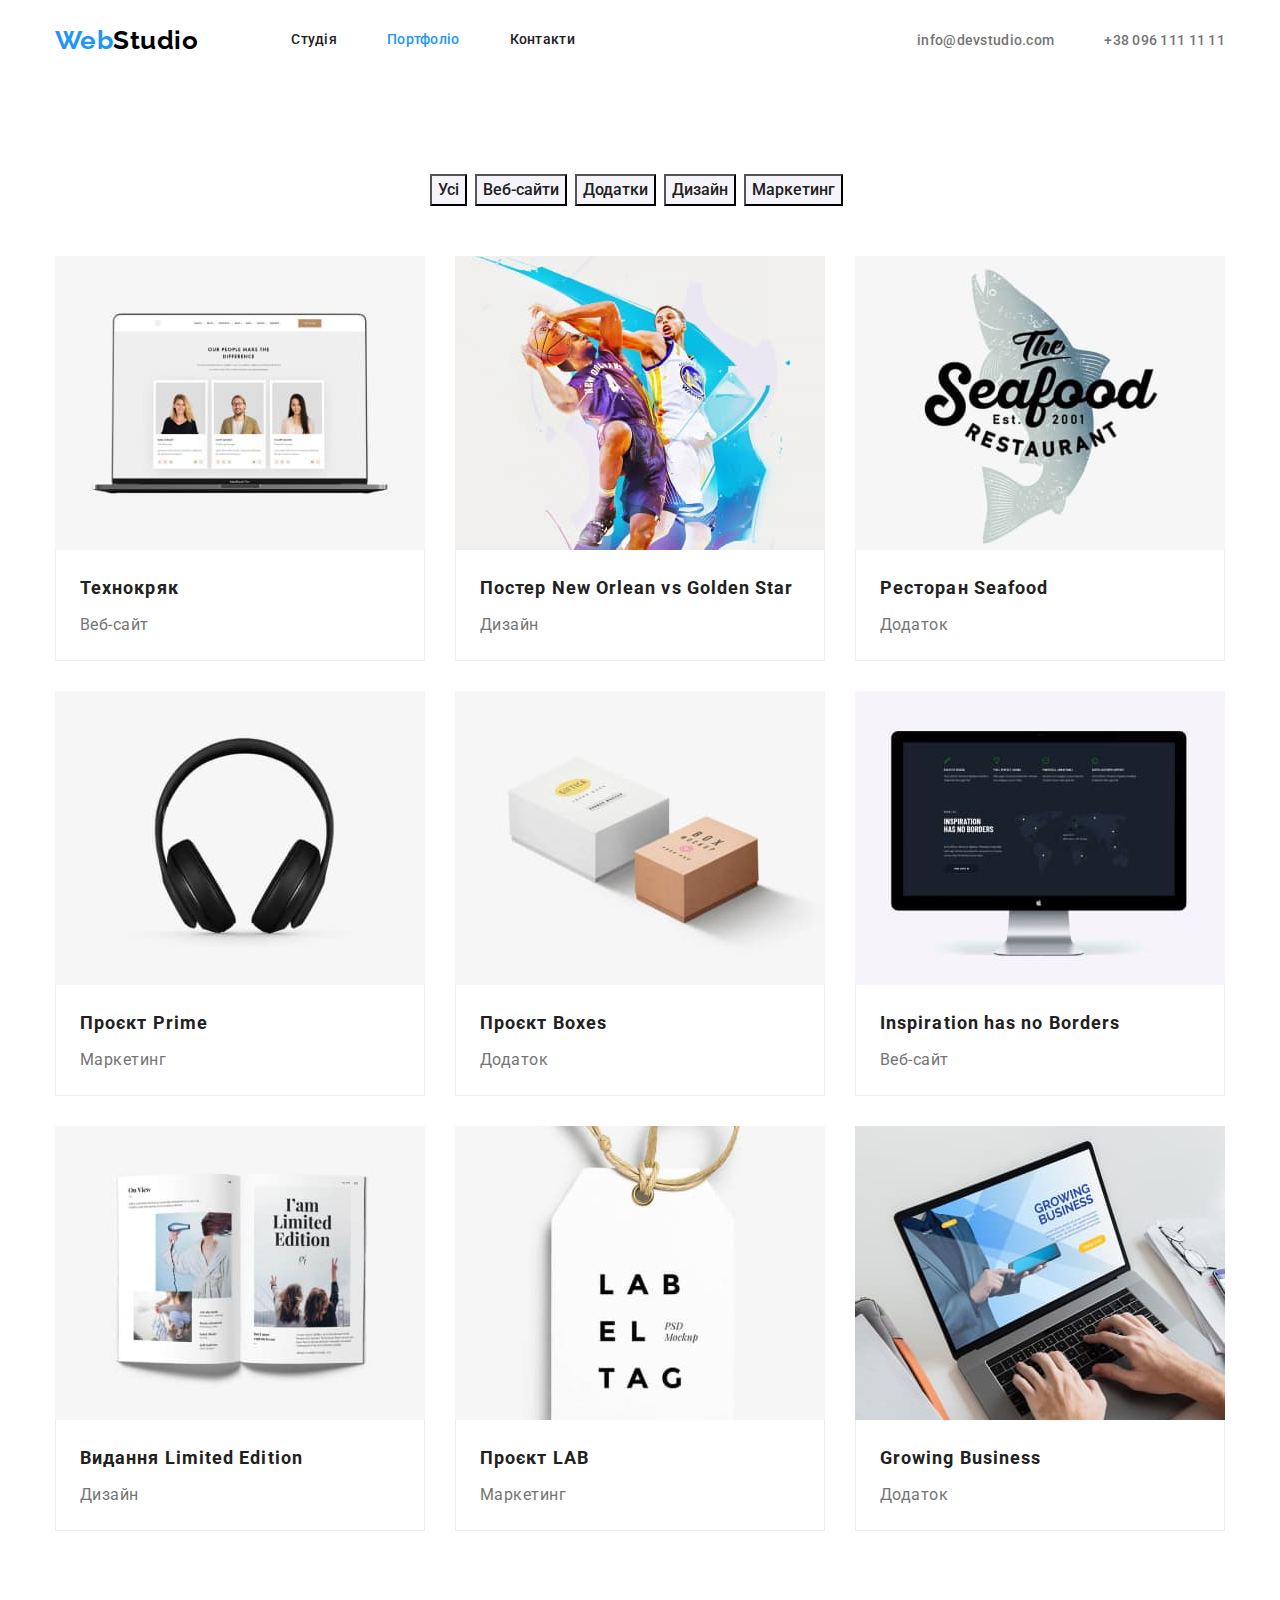
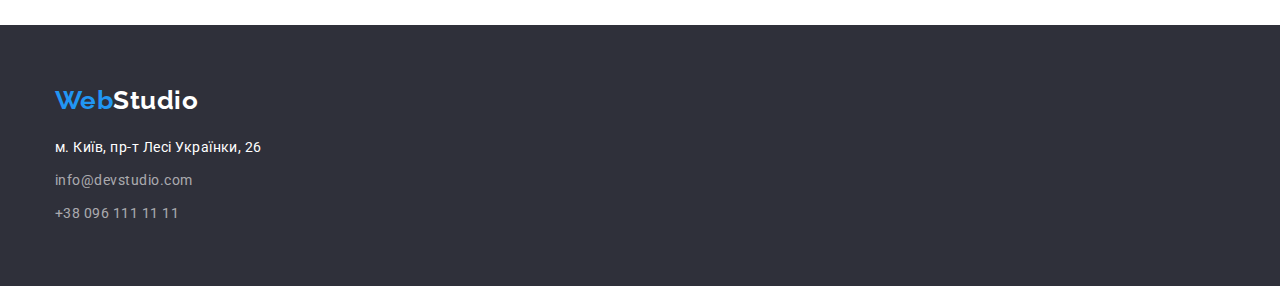
==== portfolio.html @ 3d7ae056 "створили flexbox" ====
<!DOCTYPE html>
<html lang="uk">
<head>
    <meta charset="UTF-8">
    <meta http-equiv="X-UA-Compatible" content="IE=edge">
    <meta name="viewport" content="width=device-width, initial-scale=1.0">
    <title>Document</title>
    <link rel="preconnect" href="https://fonts.googleapis.com">
    <link rel="preconnect" href="https://fonts.gstatic.com" crossorigin>
    <link href="https://fonts.googleapis.com/css2?family=Raleway:wght@700&family=Roboto:wght@400;500;700;900&display=swap" rel="stylesheet">
    <link rel="stylesheet" href="https://cdnjs.cloudflare.com/ajax/libs/modern-normalize/1.1.0/modern-normalize.min.css">
    <link rel="stylesheet" href="./css/styles.css" />
</head>
<body>
  <header class="page-header">
    <nav class="container main-nav">
      <a class="logo link" href="./index.html"><span class="logo-web">Web</span><span class="logo-studio">Studio</span></a>
      <ul class="menu-navigation list">
        <li class="menu-item">
          <a class="menu-link link" href="./index.html">Студія</a>
        </li>
        <li class="menu-item">
          <a class="menu-link link current" href="./portfolio.html">Портфоліо</a>
        </li>
        <li class="menu-item">
          <a class="menu-link link" href="#" >Контакти</a>
        </li>
      </ul>
      <ul class="menu-contacts list">
        <li class="menu-item">
          <a class="contact-e-mail link" href="mailto:info@devstudio.com" lang="en">info@devstudio.com</a>
        </li>
        <li class="menu-item">
          <a class="contact-phone-namber link" href="tel:+380961111111">+38 096 111 11 11</a>
        </li>
      </ul>
    </nav>    
  </header>
    <main>
      <!-- Портфолио -->
      <section class="section portfolio">
        <div class="container">
          <h1 class="section-portfolio-title visually-hidden">Портфоліо</h1>
            <ul class="filter list">
              <li class="item"><button type="button" class="secondary-btn">Усі</button></li>
              <li class="item"><button type="button" class="secondary-btn">Веб-сайти</button></li>
              <li class="item"><button type="button" class="secondary-btn">Додатки</button></li>
              <li class="item"><button type="button" class="secondary-btn">Дизайн</button></li>
              <li class="item"><button type="button" class="secondary-btn">Маркетинг</button></li>  
            </ul>
        </div>
        <div class="container">  
          <ul class="portfolio-list list">
              <li class="item"> 
                <img class="portfolio-img" src="./images/portfolio-1.jpg" alt="Ноутбук" width="370">
                  <div class="test-container">
                    <h2 class="portfolio-title">Технокряк</h2>
                    <p class="text">Веб-сайт</p>
                  </div>
              </li>
              <li class="item"> 
                <img class="portfolio-img" src="./images/portfolio-2.jpg" alt="Баскетболістии" width="370">
                  <div class="test-container">
                    <h2 class="portfolio-title">Постер New Orlean vs Golden Star</h2>
                    <p class="text">Дизайн</p>
                  </div>
              </li>
              <li class="item"> 
                <img class="portfolio-img" src="./images/portfolio-3.jpg" alt="Логотип ресторану" width="370">
                  <div class="test-container">
                    <h2 class="portfolio-title">Ресторан Seafood</h2>
                    <p class="text">Додаток</p>
                  </div>
              </li>
              <li class="item"> 
                <img class="portfolio-img" src="./images/portfolio-4.jpg" alt="Навушники" width="370">
                  <div class="test-container"> 
                    <h2 class="portfolio-title">Проєкт Prime</h2>
                    <p class="text">Маркетинг</p>
                  </div>
              </li>
              <li class="item"> 
                <img class="portfolio-img" src="./images/portfolio-5.jpg" alt="Коробки" width="370">
                  <div class="test-container">
                    <h2 class="portfolio-title">Проєкт Boxes</h2>
                    <p class="text">Додаток</p>
                  </div>
              </li>
              <li class="item"> 
                <img class="portfolio-img" src="./images/portfolio-6.jpg" alt="Монітор" width="370">
                  <div class="test-container">
                    <h2 class="portfolio-title">Inspiration has no Borders</h2>
                    <p class="text">Веб-сайт</p>
                  </div>
              </li>
              <li class="item"> 
                <img class="portfolio-img" src="./images/portfolio-7.jpg" alt="Книга" width="370">
                  <div class="test-container">
                    <h2 class="portfolio-title">Видання Limited Edition</h2>
                    <p class="text">Дизайн</p>
                  </div>
              </li>
              <li class="item"> 
                <img class="portfolio-img" src="./images/portfolio-8.jpg" alt="Лейба" width="370">
                  <div class="test-container">
                    <h2 class="portfolio-title">Проєкт LAB</h2>
                    <p class="text">Маркетинг</p>
                  </div>
              </li>
              <li class="item"> 
                <img class="portfolio-img" src="./images/portfolio-9.jpg" alt="Людина працює за ноутбуком" width="370">
                  <div class="test-container">
                    <h2 class="portfolio-title">Growing Business</h2>
                    <p class="text">Додаток</p>
                  </div>
              </li>
          </ul>
        </div>
      </section>
    </main>
    <footer class="page-footer">
      <div class="container">
        <a class="footer-logo link" href="./index.html"><span class="logo-web">Web</span><span class="logo-studio">Studio</span></a> 
        <address class="footer-contacts">
            <ul class="footer-contacts-list list">
              <li class="item">
                <a class="footer-adress link"
                  href="https://goo.gl/maps/CPtrU1FHBa2aNyZL9"
                  target="_blank"
                  rel="noopener noreferrer nofollow"
                  >м. Київ, пр-т Лесі Українки, 26</a
                >
              </li>
              <li class="item">
                <a class="footer-e-mail link" href="mailto:info@devstudio.com" lang="en">info@devstudio.com</a></li>
              <li class="item">
                <a class="footer-phone link" href="tel:+380961111111">+38 096 111 11 11</a></li>
            </ul>
       
        </address>
    </div>
    </footer>
  </body>
</html>
---- css/styles.css ----
/* белый цвет #FFFFFF */
/* основный цвет текста #757575 */
/* цвет заголовков #212121  */
/* цвет голубой #2196F3 */
/* фон белый #F5F5F5 */
/* фон серый #F5F4FA */
/* фон футера #2F303A */
:root {
  --primary-text-color: #757575;
  --title-text-color: #212121;
  --accent-color: #2196f3;
  --hero-color: #ffffff;
  --logo-color: #000000;
  --background-color-button: #f5f4fa;
  --background-color-active-button: #188ce8;
  --background-color-footer: #2f303a;
  --background-color-hero: #2f303a;
}
html {
  box-sizing: border-box;
}
* 
*::before 
*::after {
  box-sizing: inherit;
}

.link {
  text-decoration: none;
}
.list {
  padding: 0;
  margin: 0;
  list-style: none;
}
img {
  display: block;
}
button {
  cursor: pointer;
  font-family: inherit;
}
body {
  font-family: "Roboto", sans-serif;
  background-color: var(--hero-color);
  color: var(--primary-text-color);
  letter-spacing: 0.03em;
}

.container {
  width: 1200px;
  margin-left: auto;
  margin-right: auto;
  padding-left: 15px;
  padding-right: 15px;
}
.section {
  padding-top: 94px;
  padding-bottom: 94px;
  margin-top: 0;
  margin-bottom: 0;
}
.section.not-padding-top {
  padding-top: 0;
}

img {
  display: block;
  max-width: 100%;
  height: auto;
}

.logo {
  font-family: "Raleway", sans-serif;
  font-weight: 700;
  font-size: 26px;
  line-height: 1.19;
}
.logo-web {
  color: var(--accent-color);
}
.logo-studio {
  color: var(--logo-color);
}

/* main-nav */
.main-nav {
  display: flex;
  align-items: center;
  border-top: 0;
  border-right: 0;
  border-left: 0;
}

/* menu-navigation */
.menu-navigation {
  display: flex;
  margin-left: 93px;
}
.menu-navigation .menu-item:not(:last-child) {
  margin-right: 50px;
}
.menu-navigation .menu-link {
  display: block;
  padding-top: 32px;
  padding-bottom: 32px;

  font-weight: 500;
  font-size: 14px;
  line-height: 1.14;
  letter-spacing: 0.02em;
  color: var(--title-text-color);
}
.menu-link:hover,
.menu-link:focus {
  color: var(--accent-color);
}
.menu-link.current {
  color: var(--accent-color);
}

/* menu-contacts */
.menu-contacts {
  display: flex;
  margin-left: auto;
}
.menu-contacts .menu-item:not(:last-child) {
  padding-right: 50px;
}
.contact-e-mail {
  font-weight: 500;
  font-size: 14px;
  line-height: 1.14;
  letter-spacing: 0.02em;
  color: var(--primary-text-color);
}
.contact-e-mail:hover,
.contact-e-mail:focus {
  color: var(--accent-color);
}
.contact-phone-namber {
  font-weight: 500;
  font-size: 14px;
  line-height: 1.14;
  letter-spacing: 0.02em;
  color: var(--primary-text-color);
}
.contact-phone-namber:hover,
.contact-phone-namber:focus {
  color: var(--accent-color);
}

/* hero */
.hero {
  background-color: var(--background-color-hero);
}

.hero-title {
  margin-top: 0;
  margin-bottom: 30px;

  font-weight: 900;
  font-size: 44px;
  line-height: 1.36;
  text-align: center;
  letter-spacing: 0.06em;
  text-transform: uppercase;
  color: var(--hero-color);
}

/* button */

.modal-open-btn {
  border-radius: 4px;
  padding: 10px 32px;
  margin: 0 auto;
  min-width: 216px;
  border: 1px solid transparent;

  font-weight: 700;
  font-size: 16px;
  line-height: 1.88;
  display: flex;
  align-items: center;
  text-align: center;
  letter-spacing: 0.06em;
  color: var(--hero-color);
  background-color: var(--accent-color);
}
.modal-open-btn:hover,
.modal-open-btn:focus {
  background-color: var(--background-color-active-button);
}
/* featyres */
.featyres-list {
  display: flex;
}
.featyres-list .item {
  width: 270px;
}
.featyres-list .item + .item {
  margin-left: 30px;
}
.featyres .featyres-title {
  color: var(--title-text-color);
}
.featyres-list-title {
  margin-top: 0;
  margin-bottom: 10px;
  font-weight: 700;
  font-size: 14px;
  line-height: 1.14;
  text-transform: uppercase;
  color: var(--title-text-color);
}
.featyres-list .text {
  margin-top: 0;
  margin-bottom: 0;
  font-size: 14px;
  line-height: 1.71;
}

/* work */
.work-list {
  display: flex;
}
.work-list .item {
  width: 370px;
}
.work-list .item + .item {
  margin-left: 30px;
}
.work-title {
  margin-top: 0;
  margin-bottom: 50px;
  font-weight: 700;
  font-size: 36px;
  line-height: 1.17;
  text-align: center;
  color: var(--title-text-color);
}

/* Наша команда */
.section-team {
  background-color: var(--background-color-button);
}
.team-list {
  display: flex;
}
.section-team-title {
  margin-top: 0;
  margin-bottom: 50px;
  font-weight: 700;
  font-size: 36px;
  line-height: 1.17;
  text-align: center;
  color: var(--title-text-color);
}
.team-list-title {
  margin-top: 0;
  margin-bottom: 10px;
  font-weight: 500;
  font-size: 16px;
  line-height: 1.19;
  text-align: center;
  color: var(--title-text-color);
}
.team-list .text {
  margin-top: 0;
  margin-bottom: 30px;
  font-size: 16px;
  line-height: 1.19;
  text-align: center;
}
.team-list .item {
  width: 270px;
  background-color: var(--hero-color);
}
.team-list .item + .item {
  margin-left: 30px;
}
.team-img {
  margin-top: 0;
  margin-bottom: 30px;
}
/* footer */
.page-footer {
  padding-top: 60px;
  padding-bottom: 60px;
  background-color: var(--background-color-footer);
}
.footer-logo .logo-web {
  color: var(--accent-color);
}
.footer-logo .logo-studio {
  color: var(--hero-color);
}
.page-footer .footer-logo {
  font-family: "Raleway", sans-serif;
  font-weight: 700;
  font-size: 26px;
  line-height: 1.19;
}
.footer-contacts-list .item:not(:last-child) {
  margin-top: 0;
  margin-bottom: 9px;
}
.footer-contacts {
  margin-top: 20px;
}
.footer-adress {
  font-style: normal;
  font-size: 14px;
  line-height: 1.71;
  color: var(--hero-color);
}
.footer-e-mail,
.footer-phone {
  font-style: normal;
  font-size: 14px;
  line-height: 1.71;
  color: rgba(255, 255, 255, 0.6);
}
.footer-adress:hover,
.footer-adress:focus {
  color: var(--accent-color);
}
.footer-e-mail:hover,
.footer-e-mail:focus {
  color: var(--accent-color);
}
.footer-phone:hover,
.footer-phone:focus {
  color: var(--accent-color);
}
.visually-hidden {
  position: absolute;
  white-space: nowrap;
  width: 1px;
  height: 1px;
  overflow: hidden;
  border: 0;
  padding: 0;
  clip: rect(0 0 0 0);
  clip-path: inset(50%);
  margin: -1px;
}

/* Стили для портфолио */
.secondary-btn {
  font-weight: 500;
  font-size: 16px;
  line-height: 1.62;
  text-align: center;
  color: var(--title-text-color);
  background-color: var(--background-color-button);
}
.secondary-btn:hover,
.secondary-btn:focus {
  color: var(--hero-color);
  background-color: var(--accent-color);
}
.portfolio-list .portfolio-title {
  font-weight: 700;
  font-size: 18px;
  line-height: 2;
  letter-spacing: 0.06em;
  color: var(--title-text-color);
}
.portfolio-list .text {
  margin-top: 0;
  margin-bottom: 0;
  font-size: 16px;
  line-height: 1.88;
}
.filter {
  display: flex;
  justify-content: center;
}
.filter .item {
  margin-right: 8px;
  margin-bottom: 50px;
}
.portfolio-list {
  display: flex;
  flex-wrap: wrap;
}
.portfolio-list .item {
  margin-right: 30px;
  margin-bottom: 30px;
}
.portfolio-list .item:nth-child(3n) {
  margin-right: 0;
}
.portfolio-list .item:nth-last-child(-n + 3) {
  margin-bottom: 0;
}
.portfolio-title {
  margin-top: 0;
  margin-bottom: 4px;
}
.test-container {
  max-width: 370px;

  padding-left: 24px;
  padding-right: 24px;
  padding-top: 20px;
  padding-bottom: 20px;

  border-top: 0;
  border-bottom: 1px solid #eeeeee;
  border-right: 1px solid #eeeeee;
  border-left: 1px solid #eeeeee;
}
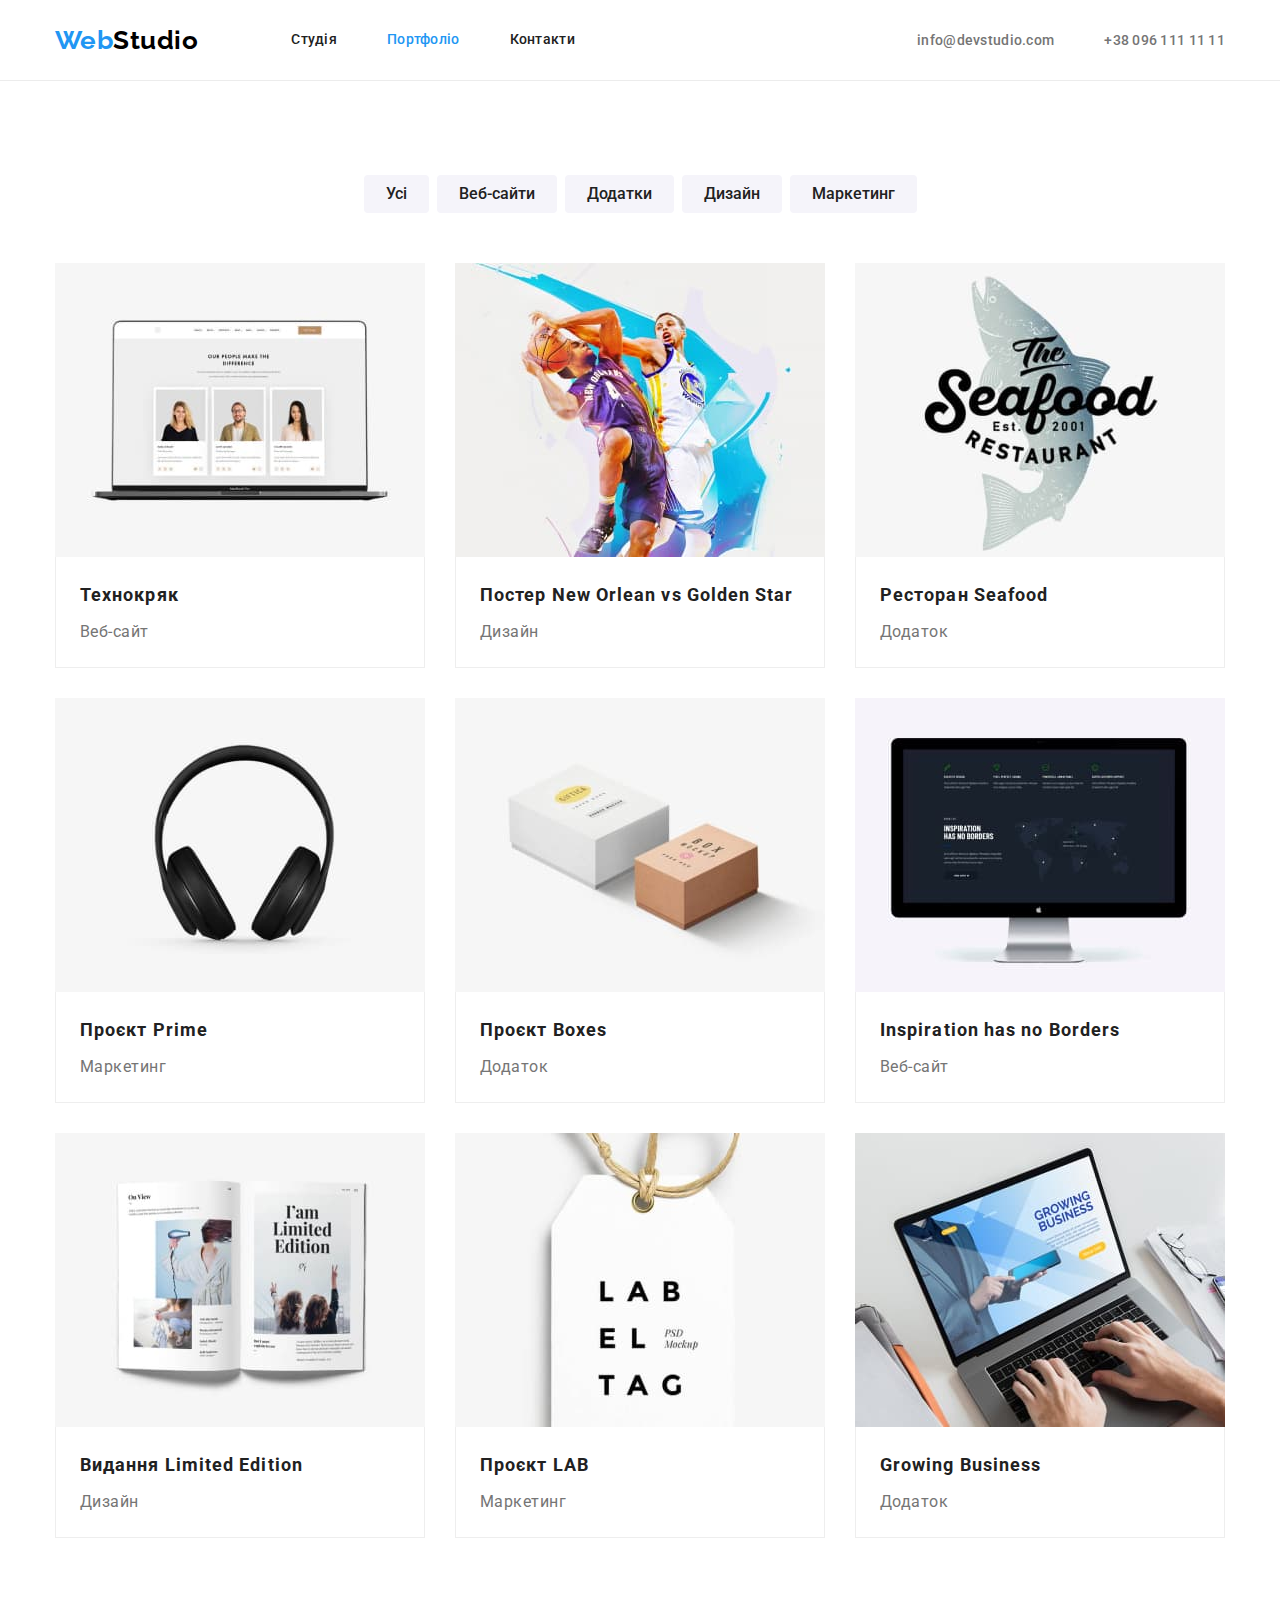
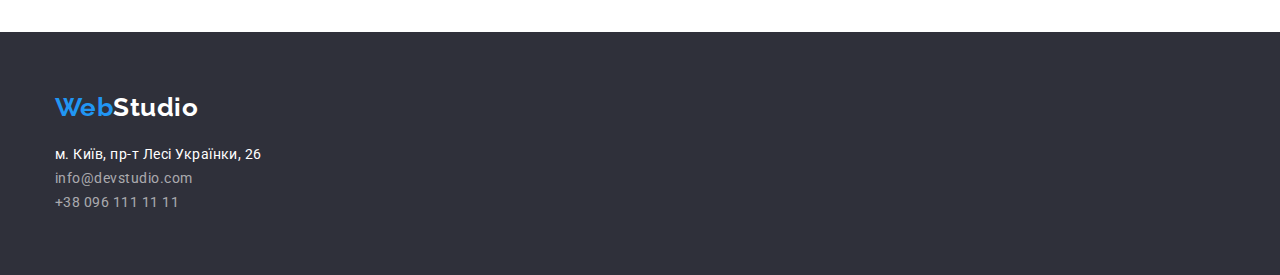
==== commit d99e788b: "внесла правки в css" ====
--- a/portfolio.html
+++ b/portfolio.html
@@ -1,130 +1,228 @@
 <!DOCTYPE html>
 <html lang="uk">
-<head>
-    <meta charset="UTF-8">
-    <meta http-equiv="X-UA-Compatible" content="IE=edge">
-    <meta name="viewport" content="width=device-width, initial-scale=1.0">
+  <head>
+    <meta charset="UTF-8" />
+    <meta http-equiv="X-UA-Compatible" content="IE=edge" />
+    <meta name="viewport" content="width=device-width, initial-scale=1.0" />
     <title>Document</title>
-    <link rel="preconnect" href="https://fonts.googleapis.com">
-    <link rel="preconnect" href="https://fonts.gstatic.com" crossorigin>
-    <link href="https://fonts.googleapis.com/css2?family=Raleway:wght@700&family=Roboto:wght@400;500;700;900&display=swap" rel="stylesheet">
-    <link rel="stylesheet" href="https://cdnjs.cloudflare.com/ajax/libs/modern-normalize/1.1.0/modern-normalize.min.css">
+    <link rel="preconnect" href="https://fonts.googleapis.com" />
+    <link rel="preconnect" href="https://fonts.gstatic.com" crossorigin />
+    <link
+      href="https://fonts.googleapis.com/css2?family=Raleway:wght@700&family=Roboto:wght@400;500;700;900&display=swap"
+      rel="stylesheet"
+    />
+    <link
+      rel="stylesheet"
+      href="https://cdnjs.cloudflare.com/ajax/libs/modern-normalize/1.1.0/modern-normalize.min.css"
+    />
     <link rel="stylesheet" href="./css/styles.css" />
-</head>
-<body>
-  <header class="page-header">
-    <nav class="container main-nav">
-      <a class="logo link" href="./index.html"><span class="logo-web">Web</span><span class="logo-studio">Studio</span></a>
-      <ul class="menu-navigation list">
-        <li class="menu-item">
-          <a class="menu-link link" href="./index.html">Студія</a>
-        </li>
-        <li class="menu-item">
-          <a class="menu-link link current" href="./portfolio.html">Портфоліо</a>
-        </li>
-        <li class="menu-item">
-          <a class="menu-link link" href="#" >Контакти</a>
-        </li>
-      </ul>
-      <ul class="menu-contacts list">
-        <li class="menu-item">
-          <a class="contact-e-mail link" href="mailto:info@devstudio.com" lang="en">info@devstudio.com</a>
-        </li>
-        <li class="menu-item">
-          <a class="contact-phone-namber link" href="tel:+380961111111">+38 096 111 11 11</a>
-        </li>
-      </ul>
-    </nav>    
-  </header>
+  </head>
+  <body>
+    <header class="page-header">
+      <div class="container page-header-container">
+        <nav class="menu-nav">
+          <a class="logo link" href="./index.html"
+            ><span class="logo-web">Web</span
+            ><span class="logo-studio">Studio</span></a
+          >
+          <ul class="menu-navigation list">
+            <li class="menu-item">
+              <a class="menu-link link" href="./index.html">Студія</a>
+            </li>
+            <li class="menu-item">
+              <a class="menu-link link current" href="./portfolio.html"
+                >Портфоліо</a
+              >
+            </li>
+            <li class="menu-item">
+              <a class="menu-link link" href="#">Контакти</a>
+            </li>
+          </ul>
+        </nav>
+        <ul class="menu-contacts list">
+          <li class="menu-item">
+            <a
+              class="contact-link link"
+              href="mailto:info@devstudio.com"
+              lang="en"
+              >info@devstudio.com</a
+            >
+          </li>
+          <li class="menu-item">
+            <a class="contact-link link" href="tel:+380961111111"
+              >+38 096 111 11 11</a
+            >
+          </li>
+        </ul>
+      </div>
+    </header>
     <main>
       <!-- Портфолио -->
       <section class="section portfolio">
         <div class="container">
           <h1 class="section-portfolio-title visually-hidden">Портфоліо</h1>
-            <ul class="filter list">
-              <li class="item"><button type="button" class="secondary-btn">Усі</button></li>
-              <li class="item"><button type="button" class="secondary-btn">Веб-сайти</button></li>
-              <li class="item"><button type="button" class="secondary-btn">Додатки</button></li>
-              <li class="item"><button type="button" class="secondary-btn">Дизайн</button></li>
-              <li class="item"><button type="button" class="secondary-btn">Маркетинг</button></li>  
-            </ul>
-        </div>
-        <div class="container">  
+          <ul class="filter list">
+            <li class="item">
+              <button type="button" class="secondary-btn">Усі</button>
+            </li>
+            <li class="item">
+              <button type="button" class="secondary-btn">Веб-сайти</button>
+            </li>
+            <li class="item">
+              <button type="button" class="secondary-btn">Додатки</button>
+            </li>
+            <li class="item">
+              <button type="button" class="secondary-btn">Дизайн</button>
+            </li>
+            <li class="item">
+              <button type="button" class="secondary-btn">Маркетинг</button>
+            </li>
+          </ul>
           <ul class="portfolio-list list">
-              <li class="item"> 
-                <img class="portfolio-img" src="./images/portfolio-1.jpg" alt="Ноутбук" width="370">
-                  <div class="test-container">
-                    <h2 class="portfolio-title">Технокряк</h2>
-                    <p class="text">Веб-сайт</p>
-                  </div>
-              </li>
-              <li class="item"> 
-                <img class="portfolio-img" src="./images/portfolio-2.jpg" alt="Баскетболістии" width="370">
-                  <div class="test-container">
-                    <h2 class="portfolio-title">Постер New Orlean vs Golden Star</h2>
-                    <p class="text">Дизайн</p>
-                  </div>
-              </li>
-              <li class="item"> 
-                <img class="portfolio-img" src="./images/portfolio-3.jpg" alt="Логотип ресторану" width="370">
-                  <div class="test-container">
-                    <h2 class="portfolio-title">Ресторан Seafood</h2>
-                    <p class="text">Додаток</p>
-                  </div>
-              </li>
-              <li class="item"> 
-                <img class="portfolio-img" src="./images/portfolio-4.jpg" alt="Навушники" width="370">
-                  <div class="test-container"> 
-                    <h2 class="portfolio-title">Проєкт Prime</h2>
-                    <p class="text">Маркетинг</p>
-                  </div>
-              </li>
-              <li class="item"> 
-                <img class="portfolio-img" src="./images/portfolio-5.jpg" alt="Коробки" width="370">
-                  <div class="test-container">
-                    <h2 class="portfolio-title">Проєкт Boxes</h2>
-                    <p class="text">Додаток</p>
-                  </div>
-              </li>
-              <li class="item"> 
-                <img class="portfolio-img" src="./images/portfolio-6.jpg" alt="Монітор" width="370">
-                  <div class="test-container">
-                    <h2 class="portfolio-title">Inspiration has no Borders</h2>
-                    <p class="text">Веб-сайт</p>
-                  </div>
-              </li>
-              <li class="item"> 
-                <img class="portfolio-img" src="./images/portfolio-7.jpg" alt="Книга" width="370">
-                  <div class="test-container">
-                    <h2 class="portfolio-title">Видання Limited Edition</h2>
-                    <p class="text">Дизайн</p>
-                  </div>
-              </li>
-              <li class="item"> 
-                <img class="portfolio-img" src="./images/portfolio-8.jpg" alt="Лейба" width="370">
-                  <div class="test-container">
-                    <h2 class="portfolio-title">Проєкт LAB</h2>
-                    <p class="text">Маркетинг</p>
-                  </div>
-              </li>
-              <li class="item"> 
-                <img class="portfolio-img" src="./images/portfolio-9.jpg" alt="Людина працює за ноутбуком" width="370">
-                  <div class="test-container">
-                    <h2 class="portfolio-title">Growing Business</h2>
-                    <p class="text">Додаток</p>
-                  </div>
-              </li>
+            <li class="item">
+              <a class="link" href="#">
+                <img
+                  class="portfolio-img"
+                  src="./images/portfolio-1.jpg"
+                  alt="Ноутбук"
+                  width="370"
+                />
+                <div class="test-container">
+                  <h2 class="portfolio-title">Технокряк</h2>
+                  <p class="text">Веб-сайт</p>
+                </div>
+              </a>
+            </li>
+            <li class="item">
+              <a class="link" href="#">
+                <img
+                  class="portfolio-img"
+                  src="./images/portfolio-2.jpg"
+                  alt="Баскетболістии"
+                  width="370"
+                />
+                <div class="test-container">
+                  <h2 class="portfolio-title">
+                    Постер New Orlean vs Golden Star
+                  </h2>
+                  <p class="text">Дизайн</p>
+                </div>
+              </a>
+            </li>
+            <li class="item">
+              <a class="link" href="#">
+                <img
+                  class="portfolio-img"
+                  src="./images/portfolio-3.jpg"
+                  alt="Логотип ресторану"
+                  width="370"
+                />
+                <div class="test-container">
+                  <h2 class="portfolio-title">Ресторан Seafood</h2>
+                  <p class="text">Додаток</p>
+                </div>
+              </a>
+            </li>
+            <li class="item">
+              <a class="link" href="#">
+                <img
+                  class="portfolio-img"
+                  src="./images/portfolio-4.jpg"
+                  alt="Навушники"
+                  width="370"
+                />
+                <div class="test-container">
+                  <h2 class="portfolio-title">Проєкт Prime</h2>
+                  <p class="text">Маркетинг</p>
+                </div>
+              </a>
+            </li>
+            <li class="item">
+              <a class="link" href="#">
+                <img
+                  class="portfolio-img"
+                  src="./images/portfolio-5.jpg"
+                  alt="Коробки"
+                  width="370"
+                />
+                <div class="test-container">
+                  <h2 class="portfolio-title">Проєкт Boxes</h2>
+                  <p class="text">Додаток</p>
+                </div>
+              </a>
+            </li>
+            <li class="item">
+              <a class="link" href="#">
+                <img
+                  class="portfolio-img"
+                  src="./images/portfolio-6.jpg"
+                  alt="Монітор"
+                  width="370"
+                />
+                <div class="test-container">
+                  <h2 class="portfolio-title">Inspiration has no Borders</h2>
+                  <p class="text">Веб-сайт</p>
+                </div>
+              </a>
+            </li>
+            <li class="item">
+              <a class="link" href="#">
+                <img
+                  class="portfolio-img"
+                  src="./images/portfolio-7.jpg"
+                  alt="Книга"
+                  width="370"
+                />
+                <div class="test-container">
+                  <h2 class="portfolio-title">Видання Limited Edition</h2>
+                  <p class="text">Дизайн</p>
+                </div>
+              </a>
+            </li>
+            <li class="item">
+              <a class="link" href="#">
+                <img
+                  class="portfolio-img"
+                  src="./images/portfolio-8.jpg"
+                  alt="Лейба"
+                  width="370"
+                />
+                <div class="test-container">
+                  <h2 class="portfolio-title">Проєкт LAB</h2>
+                  <p class="text">Маркетинг</p>
+                </div>
+              </a>
+            </li>
+            <li class="item">
+              <a class="link" href="#">
+                <img
+                  class="portfolio-img"
+                  src="./images/portfolio-9.jpg"
+                  alt="Людина працює за ноутбуком"
+                  width="370"
+                />
+                <div class="test-container">
+                  <h2 class="portfolio-title">Growing Business</h2>
+                  <p class="text">Додаток</p>
+                </div>
+              </a>
+            </li>
           </ul>
         </div>
       </section>
     </main>
     <footer class="page-footer">
-      <div class="container">
-        <a class="footer-logo link" href="./index.html"><span class="logo-web">Web</span><span class="logo-studio">Studio</span></a> 
+      <div class="container page-container">
+        <a class="footer-logo link" href="./index.html"
+          ><span class="logo-web">Web</span
+          ><span class="logo-studio">Studio</span></a
+        >
         <address class="footer-contacts">
+          <div class="container contacts-list">
             <ul class="footer-contacts-list list">
               <li class="item">
-                <a class="footer-adress link"
+                <a
+                  class="footer-adress link"
                   href="https://goo.gl/maps/CPtrU1FHBa2aNyZL9"
                   target="_blank"
                   rel="noopener noreferrer nofollow"
@@ -132,13 +230,22 @@
                 >
               </li>
               <li class="item">
-                <a class="footer-e-mail link" href="mailto:info@devstudio.com" lang="en">info@devstudio.com</a></li>
+                <a
+                  class="footer-contact-link link"
+                  href="mailto:info@devstudio.com"
+                  lang="en"
+                  >info@devstudio.com</a
+                >
+              </li>
               <li class="item">
-                <a class="footer-phone link" href="tel:+380961111111">+38 096 111 11 11</a></li>
+                <a class="footer-contact-link link" href="tel:+380961111111"
+                  >+38 096 111 11 11</a
+                >
+              </li>
             </ul>
-       
+          </div>
         </address>
-    </div>
+      </div>
     </footer>
   </body>
-</html>+</html>
--- a/css/styles.css
+++ b/css/styles.css
@@ -19,9 +19,7 @@
 html {
   box-sizing: border-box;
 }
-* 
-*::before 
-*::after {
+* *::before *::after {
   box-sizing: inherit;
 }
 
@@ -33,12 +31,26 @@
   margin: 0;
   list-style: none;
 }
+h1,
+h2,
+h3,
+h4,
+p {
+  margin-top: 0;
+  margin-bottom: 0;
+}
+ul {
+  margin-top: 0;
+  margin-bottom: 0;
+  padding-left: 0;
+}
+button {
+  cursor: pointer;
+}
 img {
   display: block;
-}
-button {
-  cursor: pointer;
-  font-family: inherit;
+  max-width: 100%;
+  height: auto;
 }
 body {
   font-family: "Roboto", sans-serif;
@@ -57,20 +69,24 @@
 .section {
   padding-top: 94px;
   padding-bottom: 94px;
-  margin-top: 0;
-  margin-bottom: 0;
 }
 .section.not-padding-top {
   padding-top: 0;
 }
 
-img {
-  display: block;
-  max-width: 100%;
-  height: auto;
-}
-
+/* header */
+.page-header {
+  border-top: 0;
+  border-bottom: 1px solid #ececec;
+  border-right: 0;
+  border-left: 0;
+}
+.page-header-container {
+  display: flex;
+  align-items: center;
+}
 .logo {
+  margin-right: 93px;
   font-family: "Raleway", sans-serif;
   font-weight: 700;
   font-size: 26px;
@@ -84,21 +100,15 @@
 }
 
 /* main-nav */
-.main-nav {
+.menu-nav {
   display: flex;
   align-items: center;
-  border-top: 0;
-  border-right: 0;
-  border-left: 0;
 }
 
 /* menu-navigation */
 .menu-navigation {
   display: flex;
-  margin-left: 93px;
-}
-.menu-navigation .menu-item:not(:last-child) {
-  margin-right: 50px;
+  column-gap: 50px;
 }
 .menu-navigation .menu-link {
   display: block;
@@ -122,43 +132,39 @@
 /* menu-contacts */
 .menu-contacts {
   display: flex;
+  column-gap: 50px;
   margin-left: auto;
-}
-.menu-contacts .menu-item:not(:last-child) {
-  padding-right: 50px;
-}
-.contact-e-mail {
+  align-items: center;
+}
+.menu-contacts .menu-item {
+  display: block;
+}
+.menu-contacts .contact-link {
+  padding-top: 32px;
+  padding-bottom: 32px;
   font-weight: 500;
   font-size: 14px;
   line-height: 1.14;
   letter-spacing: 0.02em;
   color: var(--primary-text-color);
 }
-.contact-e-mail:hover,
-.contact-e-mail:focus {
-  color: var(--accent-color);
-}
-.contact-phone-namber {
-  font-weight: 500;
-  font-size: 14px;
-  line-height: 1.14;
-  letter-spacing: 0.02em;
-  color: var(--primary-text-color);
-}
-.contact-phone-namber:hover,
-.contact-phone-namber:focus {
+.contact-link:hover,
+.contact-link:focus {
   color: var(--accent-color);
 }
 
 /* hero */
 .hero {
+  padding-top: 200px;
+  padding-bottom: 200px;
   background-color: var(--background-color-hero);
 }
 
 .hero-title {
-  margin-top: 0;
   margin-bottom: 30px;
-
+  margin-left: auto;
+  margin-right: auto;
+  width: 696px;
   font-weight: 900;
   font-size: 44px;
   line-height: 1.36;
@@ -176,7 +182,7 @@
   margin: 0 auto;
   min-width: 216px;
   border: 1px solid transparent;
-
+  box-shadow: 0px 4px 4px rgba(0, 0, 0, 0.15);
   font-weight: 700;
   font-size: 16px;
   line-height: 1.88;
@@ -191,21 +197,20 @@
 .modal-open-btn:focus {
   background-color: var(--background-color-active-button);
 }
+
 /* featyres */
 .featyres-list {
   display: flex;
+  column-gap: 30px;
 }
 .featyres-list .item {
   width: 270px;
 }
-.featyres-list .item + .item {
-  margin-left: 30px;
-}
+
 .featyres .featyres-title {
   color: var(--title-text-color);
 }
 .featyres-list-title {
-  margin-top: 0;
   margin-bottom: 10px;
   font-weight: 700;
   font-size: 14px;
@@ -214,8 +219,6 @@
   color: var(--title-text-color);
 }
 .featyres-list .text {
-  margin-top: 0;
-  margin-bottom: 0;
   font-size: 14px;
   line-height: 1.71;
 }
@@ -223,15 +226,12 @@
 /* work */
 .work-list {
   display: flex;
+  column-gap: 30px;
 }
 .work-list .item {
   width: 370px;
 }
-.work-list .item + .item {
-  margin-left: 30px;
-}
 .work-title {
-  margin-top: 0;
   margin-bottom: 50px;
   font-weight: 700;
   font-size: 36px;
@@ -246,9 +246,9 @@
 }
 .team-list {
   display: flex;
+  column-gap: 30px;
 }
 .section-team-title {
-  margin-top: 0;
   margin-bottom: 50px;
   font-weight: 700;
   font-size: 36px;
@@ -257,7 +257,6 @@
   color: var(--title-text-color);
 }
 .team-list-title {
-  margin-top: 0;
   margin-bottom: 10px;
   font-weight: 500;
   font-size: 16px;
@@ -266,8 +265,6 @@
   color: var(--title-text-color);
 }
 .team-list .text {
-  margin-top: 0;
-  margin-bottom: 30px;
   font-size: 16px;
   line-height: 1.19;
   text-align: center;
@@ -275,14 +272,14 @@
 .team-list .item {
   width: 270px;
   background-color: var(--hero-color);
-}
-.team-list .item + .item {
-  margin-left: 30px;
-}
-.team-img {
-  margin-top: 0;
-  margin-bottom: 30px;
-}
+  box-shadow: 0px 1px 3px rgba(0, 0, 0, 0.12), 0px 1px 1px rgba(0, 0, 0, 0.14),
+    0px 2px 1px rgba(0, 0, 0, 0.2);
+  border-radius: 0px 0px 4px 4px;
+}
+.item-team {
+  padding: 30px 15px;
+}
+
 /* footer */
 .page-footer {
   padding-top: 60px;
@@ -301,38 +298,40 @@
   font-size: 26px;
   line-height: 1.19;
 }
-.footer-contacts-list .item:not(:last-child) {
+/* .footer-contacts-list .item:not(:last-child) {
   margin-top: 0;
   margin-bottom: 9px;
-}
+} */
 .footer-contacts {
   margin-top: 20px;
-}
-.footer-adress {
   font-style: normal;
   font-size: 14px;
   line-height: 1.71;
+}
+.contacts-list {
+  padding-left: 0;
+  row-gap: 9px;
+}
+/* .footer-contacts-list .item {
+    margin-top: 0;
+    margin-bottom: 9px;
+} */
+
+.footer-adress {
   color: var(--hero-color);
 }
-.footer-e-mail,
-.footer-phone {
-  font-style: normal;
-  font-size: 14px;
-  line-height: 1.71;
+.footer-contact-link {
   color: rgba(255, 255, 255, 0.6);
 }
 .footer-adress:hover,
 .footer-adress:focus {
   color: var(--accent-color);
 }
-.footer-e-mail:hover,
-.footer-e-mail:focus {
-  color: var(--accent-color);
-}
-.footer-phone:hover,
-.footer-phone:focus {
-  color: var(--accent-color);
-}
+.footer-contact-link:hover,
+.footer-contact-link:focus {
+  color: var(--accent-color);
+}
+
 .visually-hidden {
   position: absolute;
   white-space: nowrap;
@@ -348,6 +347,9 @@
 
 /* Стили для портфолио */
 .secondary-btn {
+  border: none;
+  border-radius: 4px;
+  padding: 6px 22px;
   font-weight: 500;
   font-size: 16px;
   line-height: 1.62;
@@ -359,6 +361,8 @@
 .secondary-btn:focus {
   color: var(--hero-color);
   background-color: var(--accent-color);
+  box-shadow: 0px 3px 1px rgba(0, 0, 0, 0.1), 0px 1px 2px rgba(0, 0, 0, 0.08),
+    0px 2px 2px rgba(0, 0, 0, 0.12);
 }
 .portfolio-list .portfolio-title {
   font-weight: 700;
@@ -367,48 +371,35 @@
   letter-spacing: 0.06em;
   color: var(--title-text-color);
 }
+.portfolio-title {
+  margin-bottom: 4px;
+}
 .portfolio-list .text {
-  margin-top: 0;
-  margin-bottom: 0;
   font-size: 16px;
   line-height: 1.88;
 }
 .filter {
   display: flex;
+  column-gap: 8px;
   justify-content: center;
-}
-.filter .item {
-  margin-right: 8px;
   margin-bottom: 50px;
 }
 .portfolio-list {
   display: flex;
   flex-wrap: wrap;
+  gap: 30px;
 }
 .portfolio-list .item {
-  margin-right: 30px;
-  margin-bottom: 30px;
-}
-.portfolio-list .item:nth-child(3n) {
-  margin-right: 0;
-}
-.portfolio-list .item:nth-last-child(-n + 3) {
-  margin-bottom: 0;
-}
-.portfolio-title {
-  margin-top: 0;
-  margin-bottom: 4px;
+  width: 370px;
 }
 .test-container {
   max-width: 370px;
-
-  padding-left: 24px;
-  padding-right: 24px;
-  padding-top: 20px;
-  padding-bottom: 20px;
-
+  padding: 20px 24px;
   border-top: 0;
   border-bottom: 1px solid #eeeeee;
   border-right: 1px solid #eeeeee;
   border-left: 1px solid #eeeeee;
 }
+.test-container .text {
+  color: var(--primary-text-color);
+}
